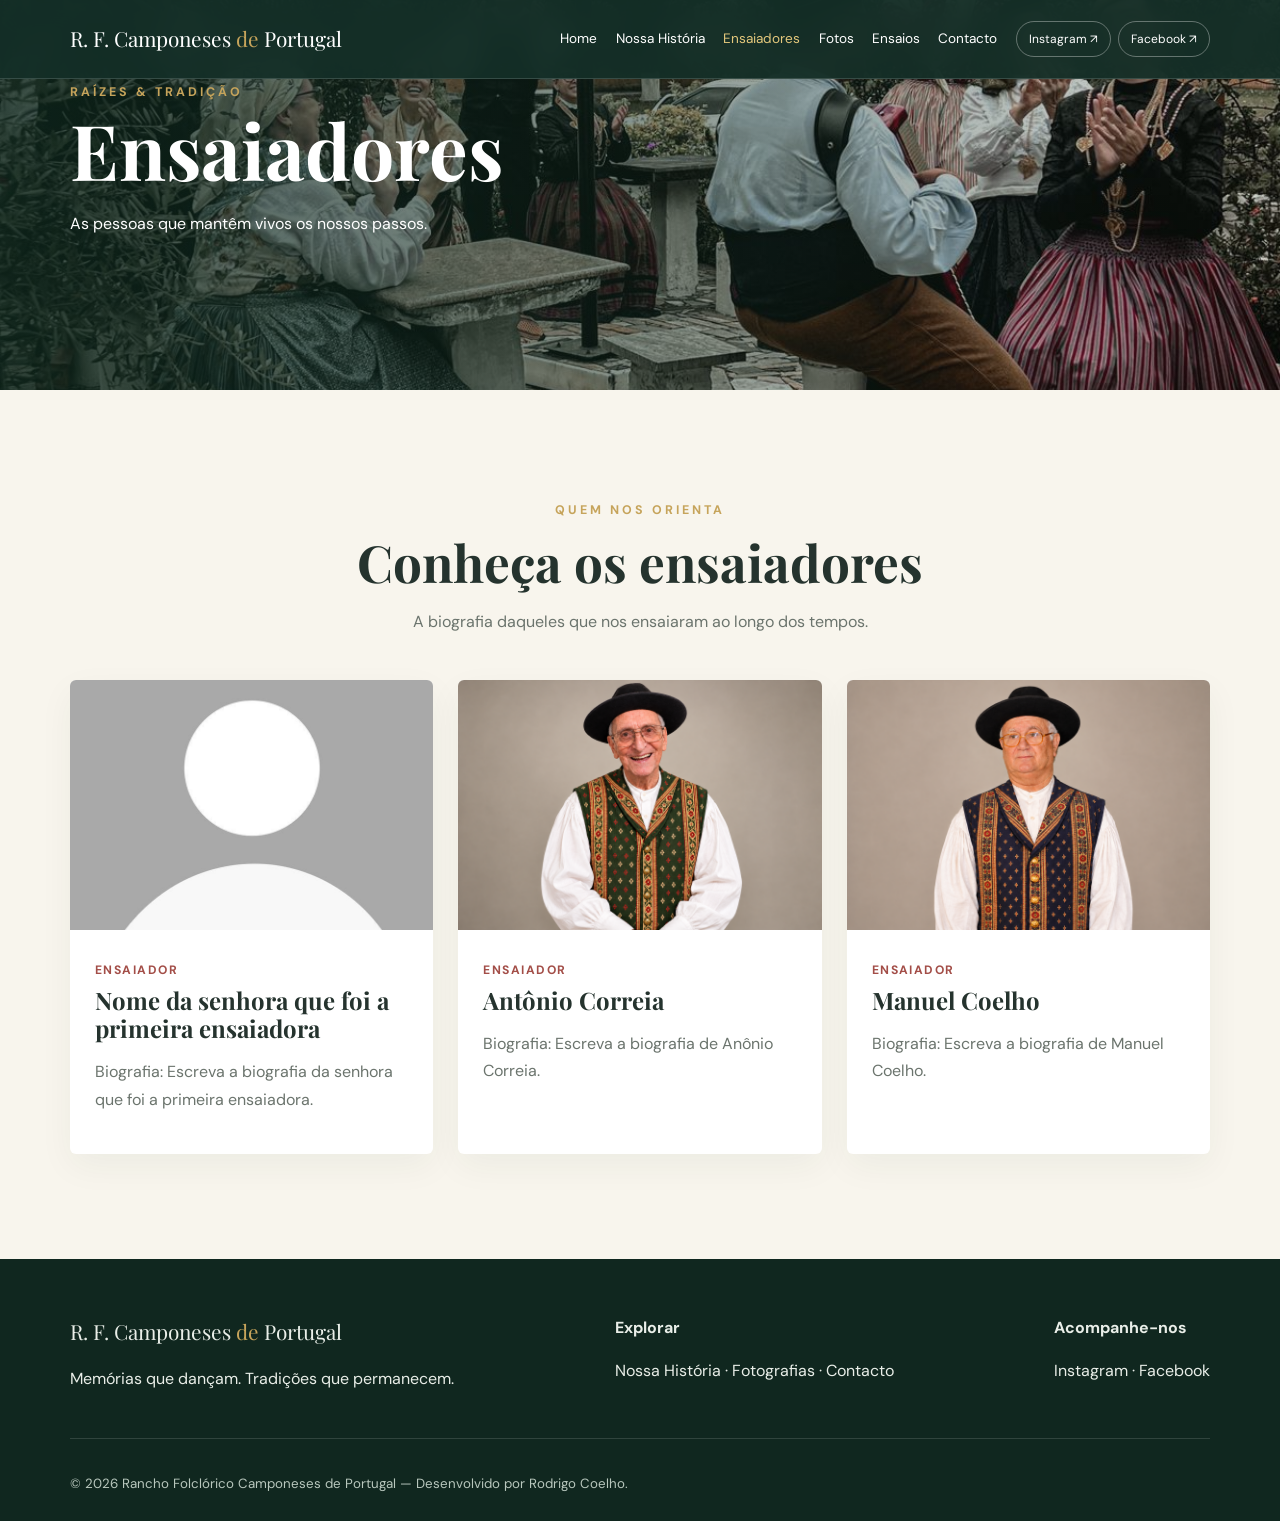
==== ensaiadores.html @ a711dc11 "Add files via upload" ====
<!doctype html>
<html lang="pt-PT">
  <head>
    <meta charset="UTF-8" />
    <meta name="viewport" content="width=device-width, initial-scale=1" />
    <meta name="theme-color" content="#244b3b" />
    <meta
      name="description"
      content="Raízes & Tradição — dança, música e cultura popular."
    />
    <title>R.F.Camponeses de Portugal</title>
    <link
      rel="shortcut icon"
      href="icons/brasaocamponeses.png"
      type="image/x-icon"
    />
    <link rel="stylesheet" href="style.css" />
  </head>
  <body>
    <div id="header"></div>
    <main>
      <section class="page-hero" data-bg="dance">
        <div class="container">
          <span class="eyebrow">Raízes & Tradição</span>
          <h1>Ensaiadores</h1>
          <p>As pessoas que mantêm vivos os nossos passos.</p>
        </div>
      </section>
      <section class="section">
        <div class="container">
          <div class="section-head">
            <span class="eyebrow">Quem nos orienta</span>
            <h2>Conheça os ensaiadores</h2>
            <p>A biografia daqueles que nos ensaiaram ao longo dos tempos.</p>
          </div>
          <div class="grid">
            <article class="card reveal">
              <img
                data-img="portrait1"
                alt="Nome do ensaiador 01"
                loading="lazy"
              />
              <div class="card-body">
                <span class="tag">Ensaiador</span>
                <h3>Nome da senhora que foi a primeira ensaiadora</h3>
                <p class="muted">
                  Biografia: Escreva a biografia da senhora que foi a primeira
                  ensaiadora.
                </p>
              </div>
            </article>
            <article class="card reveal">
              <img data-img="portrait2" alt="Antônio Correia" loading="lazy" />
              <div class="card-body">
                <span class="tag">Ensaiador</span>
                <h3>Antônio Correia</h3>
                <p class="muted">
                  Biografia: Escreva a biografia de Anônio Correia.
                </p>
              </div>
            </article>
            <article class="card reveal">
              <img data-img="portrait3" alt="Manuel Coelho" loading="lazy" />
              <div class="card-body">
                <span class="tag">Ensaiador</span>
                <h3>Manuel Coelho</h3>
                <p class="muted">
                  Biografia: Escreva a biografia de Manuel Coelho.
                </p>
              </div>
            </article>
          </div>
        </div>
      </section>
    </main>
    <div id="footer"></div>
    <script src="script.js" defer></script>
  </body>
</html>
---- style.css ----
@import url("https://fonts.googleapis.com/css2?family=DM+Sans:wght@400;500;600;700&family=Playfair+Display:wght@500;600;700&display=swap");
:root {
  --green: #244b3b;
  --deep: #142f27;
  --red: #a34e48;
  --gold: #c6a45b;
  --cream: #f8f5ed;
  --ink: #25332e;
  --muted: #6b746d;
}
* {
  box-sizing: border-box;
}
html {
  scroll-behavior: smooth;
}
body {
  margin: 0;
  background: var(--cream);
  color: var(--ink);
  font-family: "DM Sans", sans-serif;
  line-height: 1.7;
}
h1,
h2,
h3 {
  font-family: "Playfair Display", serif;
  line-height: 1.18;
}
h1 {
  font-size: clamp(2.8rem, 6vw, 5.8rem);
}
h2 {
  font-size: clamp(2rem, 4vw, 3.5rem);
}
a {
  color: inherit;
  text-decoration: none;
}
img {
  display: block;
  width: 100%;
  object-fit: cover;
}
button,
input,
textarea {
  font: inherit;
}
button {
  cursor: pointer;
}
.container {
  width: min(1140px, 90%);
  margin: auto;
}
.header {
  position: fixed;
  inset: 0 0 auto;
  z-index: 100;
  background: rgba(20, 47, 39, 0.93);
  backdrop-filter: blur(14px);
  color: white;
  border-bottom: 1px solid #ffffff25;
}
.nav {
  min-height: 78px;
  display: flex;
  align-items: center;
  justify-content: space-between;
  gap: 1.2rem;
}
.brand {
  font-family: "Playfair Display", serif;
  font-size: 1.3rem;
  white-space: nowrap;
}
.brand span {
  color: var(--gold);
}
.nav-links {
  display: flex;
  align-items: center;
  gap: 1.15rem;
}
.nav-links > a {
  font-size: 0.85rem;
  transition: color 0.2s;
}
.nav-links > a:hover,
.nav-links > a.active {
  color: #e4c87c;
}
.socials {
  display: flex;
  gap: 0.45rem;
}
.socials a {
  border: 1px solid #ffffff55;
  border-radius: 30px;
  padding: 0.4rem 0.75rem;
  font-size: 0.75rem;
}
.menu-toggle {
  display: none;
  background: none;
  color: white;
  border: 0;
  font-size: 1.7rem;
}
.hero {
  height: min(820px, 100svh);
  min-height: 560px;
  position: relative;
  overflow: hidden;
  color: white;
  background: var(--deep);
}
.slide {
  position: absolute;
  inset: 0;
  opacity: 0;
  transition: opacity 1.1s ease;
  background-position: center;
  background-size: cover;
  transform: scale(1.05);
}
.slide.active {
  opacity: 1;
  animation: zoom 8s ease-out forwards;
}
@keyframes zoom {
  to {
    transform: scale(1);
  }
}
.hero:after,
.page-hero:after {
  content: "";
  position: absolute;
  inset: 0;
  background: linear-gradient(
    90deg,
    rgba(13, 39, 29, 0.8),
    rgba(13, 39, 29, 0.16)
  );
}
.hero-content {
  position: absolute;
  z-index: 2;
  left: max(5%, calc((100% - 1140px) / 2));
  top: 50%;
  transform: translateY(-43%);
  max-width: 720px;
}
.eyebrow {
  letter-spacing: 0.24em;
  text-transform: uppercase;
  font-size: 0.78rem;
  font-weight: 700;
  color: var(--gold);
}
.hero h1 {
  margin: 1rem 0;
}
.hero p {
  font-size: 1.15rem;
  max-width: 550px;
}
.btn {
  display: inline-flex;
  align-items: center;
  justify-content: center;
  padding: 0.85rem 1.6rem;
  background: var(--red);
  color: white;
  border: 1px solid var(--red);
  border-radius: 3px;
  transition: 0.25s;
}
.btn:hover {
  background: var(--green);
  border-color: var(--green);
  transform: translateY(-3px);
}
.btn-outline {
  background: transparent;
  border-color: var(--gold);
}
.hero-controls {
  position: absolute;
  z-index: 3;
  bottom: 35px;
  right: 5%;
  display: flex;
  gap: 10px;
}
.hero-controls button {
  border: 1px solid #ffffff88;
  background: #18382f88;
  color: white;
  width: 42px;
  height: 42px;
  border-radius: 50%;
}
.section {
  padding: 105px 0;
}
.section-head {
  text-align: center;
  max-width: 700px;
  margin: 0 auto 45px;
}
.section-head h2 {
  margin: 0.6rem 0;
}
.section-head p,
.muted {
  color: var(--muted);
}
.grid {
  display: grid;
  grid-template-columns: repeat(3, 1fr);
  gap: 25px;
}
.card {
  background: white;
  border-radius: 6px;
  overflow: hidden;
  box-shadow: 0 12px 35px #18372b0d;
  transition:
    transform 0.3s,
    box-shadow 0.3s;
}
.card:hover {
  transform: translateY(-8px);
  box-shadow: 0 18px 35px #18372b20;
}
.card img {
  height: 250px;
}
.card-body {
  padding: 25px;
}
.card h3 {
  font-size: 1.5rem;
  margin: 0.2rem 0;
}
.tag {
  font-size: 0.76rem;
  letter-spacing: 0.12em;
  text-transform: uppercase;
  color: var(--red);
  font-weight: 700;
}
.split {
  display: grid;
  grid-template-columns: 1fr 1fr;
  gap: 70px;
  align-items: center;
}
.split img {
  height: 470px;
  border-radius: 6px;
}
.tinted {
  background: #e9eee7;
}
.dark {
  background: var(--deep);
  color: white;
}
.dark .muted,
.dark .section-head p {
  color: #cad7cd;
}
.agenda-item {
  display: flex;
  justify-content: space-between;
  align-items: center;
  gap: 15px;
  border-bottom: 1px solid #d9ded5;
  padding: 22px 0;
}
.date {
  font-family: "Playfair Display", serif;
  font-size: 1.7rem;
  color: var(--red);
  min-width: 95px;
}
.agenda-item strong {
  display: block;
}
.parallax {
  min-height: 360px;
  background:
    linear-gradient(#17372e99, #17372eaa),
    url("images/fotografias/9.jpeg")
      center/cover fixed;
  display: grid;
  place-items: center;
  text-align: center;
  color: white;
  padding: 70px 20px;
}
.parallax h2 {
  max-width: 780px;
}
.page-hero {
  height: 390px;
  position: relative;
  display: grid;
  align-items: end;
  color: white;
  background-position: center;
  background-size: cover;
}
.page-hero .container {
  position: relative;
  z-index: 2;
  padding-bottom: 60px;
}
.page-hero h1 {
  margin: 0;
}
.filters {
  display: flex;
  gap: 12px;
  justify-content: center;
  margin-bottom: 35px;
  flex-wrap: wrap;
}
.filter {
  background: transparent;
  border: 1px solid #b6c3b9;
  padding: 9px 23px;
  border-radius: 40px;
}
.filter.active,
.filter:hover {
  background: var(--green);
  color: white;
}
.album {
  cursor: pointer;
}
.album img {
  height: 240px;
}
.album .card-body {
  display: flex;
  justify-content: space-between;
  align-items: center;
}
.portrait img {
  height: 350px;
  object-position: center top;
}
.form {
  display: grid;
  gap: 16px;
}
.form input,
.form textarea {
  padding: 15px;
  border: 1px solid #cbd3c9;
  background: white;
  border-radius: 4px;
  width: 100%;
}
.form textarea {
  min-height: 160px;
}
.footer {
  background: #10271f;
  color: #e9eee8;
  padding: 55px 0 25px;
}
.footer-grid {
  display: flex;
  justify-content: space-between;
  gap: 35px;
  flex-wrap: wrap;
}
.footer small {
  color: #b8c7bd;
}
.back-top {
  position: fixed;
  right: 24px;
  bottom: 24px;
  z-index: 110;
  border: 0;
  background: var(--red);
  color: white;
  width: 48px;
  height: 48px;
  border-radius: 50%;
  box-shadow: 0 8px 20px #0003;
  opacity: 0;
  pointer-events: none;
  transition: 0.3s;
}
.back-top.show {
  opacity: 1;
  pointer-events: auto;
}
.reveal {
  opacity: 0;
  transform: translateY(30px);
  transition:
    opacity 0.8s,
    transform 0.8s;
}
.reveal.visible {
  opacity: 1;
  transform: none;
}
.lightbox {
  position: fixed;
  inset: 0;
  z-index: 300;
  background: #07120ff0;
  display: none;
  place-items: center;
  padding: 65px 20px;
}
.lightbox.open {
  display: grid;
}
.lightbox img {
  max-width: 100%;
  max-height: 80vh;
  width: auto;
}
.lightbox button {
  position: absolute;
  top: 20px;
  right: 25px;
  color: white;
  background: none;
  border: 0;
  font-size: 2rem;
}
.notice {
  font-size: 0.85rem;
  color: var(--muted);
}
@media (max-width: 950px) {
  .menu-toggle {
    display: block;
  }
  .nav-links {
    display: none;
    position: absolute;
    top: 78px;
    left: 0;
    right: 0;
    padding: 22px 5%;
    background: var(--deep);
    flex-direction: column;
    align-items: stretch;
  }
  .nav-links.open {
    display: flex;
  }
  .socials {
    justify-content: center;
  }
  .grid {
    grid-template-columns: repeat(2, 1fr);
  }
  .split {
    gap: 30px;
  }
}
@media (max-width: 640px) {
  .hero {
    min-height: 610px;
  }
  .hero-content {
    right: 5%;
  }
  .grid,
  .split {
    grid-template-columns: 1fr;
  }
  .section {
    padding: 70px 0;
  }
  .split img {
    height: 320px;
  }
  .page-hero {
    height: 320px;
  }
  .agenda-item {
    align-items: flex-start;
  }
  .date {
    min-width: 75px;
    font-size: 1.35rem;
  }
  .card img {
    height: 230px;
  }
  .parallax {
    background-attachment: scroll;
  }
}
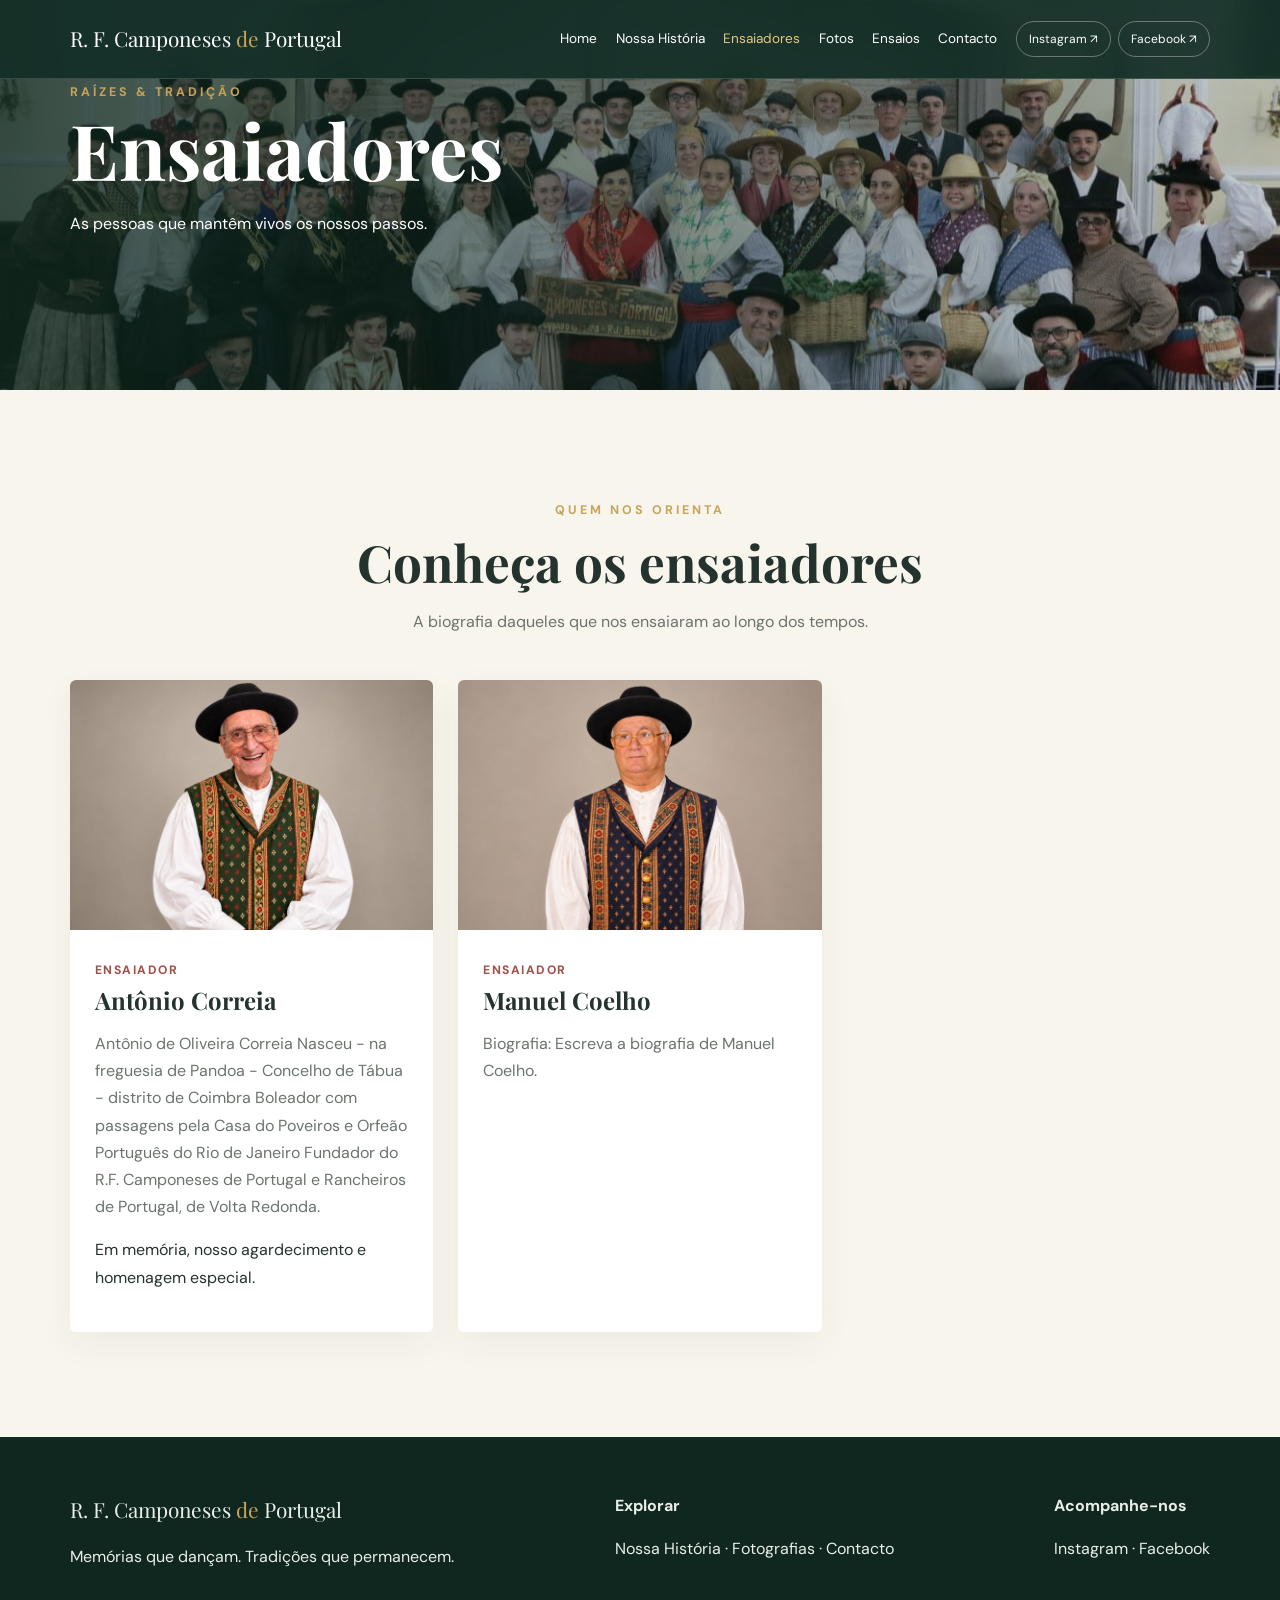
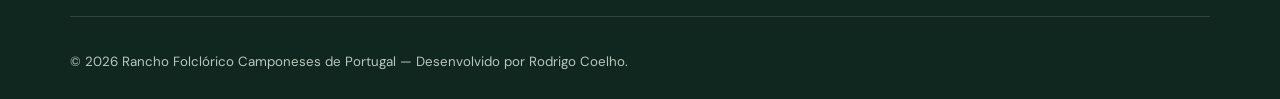
==== commit b8494ac3: "Add files via upload" ====
--- a/ensaiadores.html
+++ b/ensaiadores.html
@@ -35,27 +35,18 @@
           </div>
           <div class="grid">
             <article class="card reveal">
-              <img
-                data-img="portrait1"
-                alt="Nome do ensaiador 01"
-                loading="lazy"
-              />
-              <div class="card-body">
-                <span class="tag">Ensaiador</span>
-                <h3>Nome da senhora que foi a primeira ensaiadora</h3>
-                <p class="muted">
-                  Biografia: Escreva a biografia da senhora que foi a primeira
-                  ensaiadora.
-                </p>
-              </div>
-            </article>
-            <article class="card reveal">
               <img data-img="portrait2" alt="Antônio Correia" loading="lazy" />
               <div class="card-body">
                 <span class="tag">Ensaiador</span>
                 <h3>Antônio Correia</h3>
                 <p class="muted">
-                  Biografia: Escreva a biografia de Anônio Correia.
+                  Antônio de Oliveira Correia Nasceu - na freguesia de Pandoa -
+                  Concelho de Tábua - distrito de Coimbra Boleador com passagens
+                  pela Casa do Poveiros e Orfeão Português do Rio de Janeiro
+                  Fundador do R.F. Camponeses de Portugal e Rancheiros de
+                  Portugal, de Volta Redonda. 
+                  <p>Em memória, nosso agardecimento e
+                  homenagem especial.</p>
                 </p>
               </div>
             </article>
